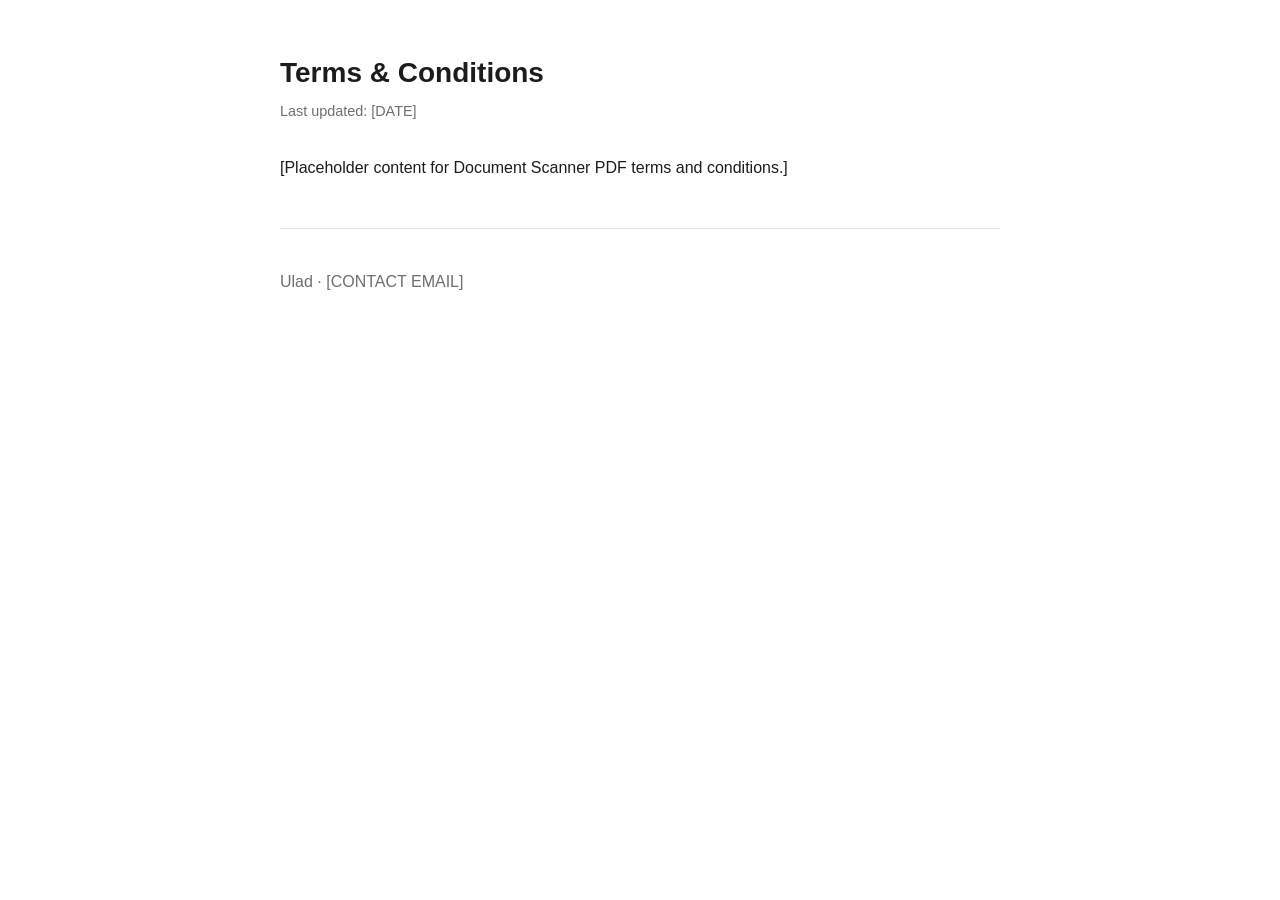
==== document-scanner/terms.html @ 28e6c0f3 "Scaffold legal pages site structure Plain HTML/CSS skeleton for App Store privacy/terms pages across" ====
<!DOCTYPE html>
<html lang="en">
<head>
  <meta charset="UTF-8">
  <meta name="viewport" content="width=device-width, initial-scale=1.0">
  <title>Terms & Conditions — [APP NAME]</title>
  <link rel="stylesheet" href="../style.css">
</head>
<body>
  <main>
    <h1>Terms &amp; Conditions</h1>
    <p class="updated">Last updated: [DATE]</p>

    <p>[Placeholder content for Document Scanner PDF terms and conditions.]</p>

    <footer>
      <p>Ulad &middot; [CONTACT EMAIL]</p>
    </footer>
  </main>
</body>
</html>
---- style.css ----
:root {
  color-scheme: light dark;
}

* {
  box-sizing: border-box;
}

body {
  margin: 0;
  padding: 2rem 1.25rem 3rem;
  font-family: -apple-system, BlinkMacSystemFont, "Segoe UI", Roboto, Helvetica, Arial, sans-serif;
  line-height: 1.6;
  color: #1c1c1e;
  background: #fff;
}

main {
  max-width: 720px;
  margin: 0 auto;
}

h1 {
  font-size: 1.75rem;
  margin-bottom: 0.25rem;
}

h2 {
  font-size: 1.25rem;
  margin-top: 2rem;
}

.updated {
  color: #6e6e73;
  font-size: 0.9rem;
  margin-top: 0;
  margin-bottom: 2rem;
}

p, li {
  font-size: 1rem;
}

ul, ol {
  padding-left: 1.25rem;
}

a {
  color: #0066cc;
  text-decoration: underline;
}

footer {
  margin-top: 3rem;
  padding-top: 1.5rem;
  border-top: 1px solid #e0e0e0;
  color: #6e6e73;
  font-size: 0.85rem;
}

@media (prefers-color-scheme: dark) {
  body {
    background: #000;
    color: #f2f2f7;
  }

  footer {
    border-top-color: #2c2c2e;
  }

  .updated, footer {
    color: #8e8e93;
  }

  a {
    color: #4da3ff;
  }
}
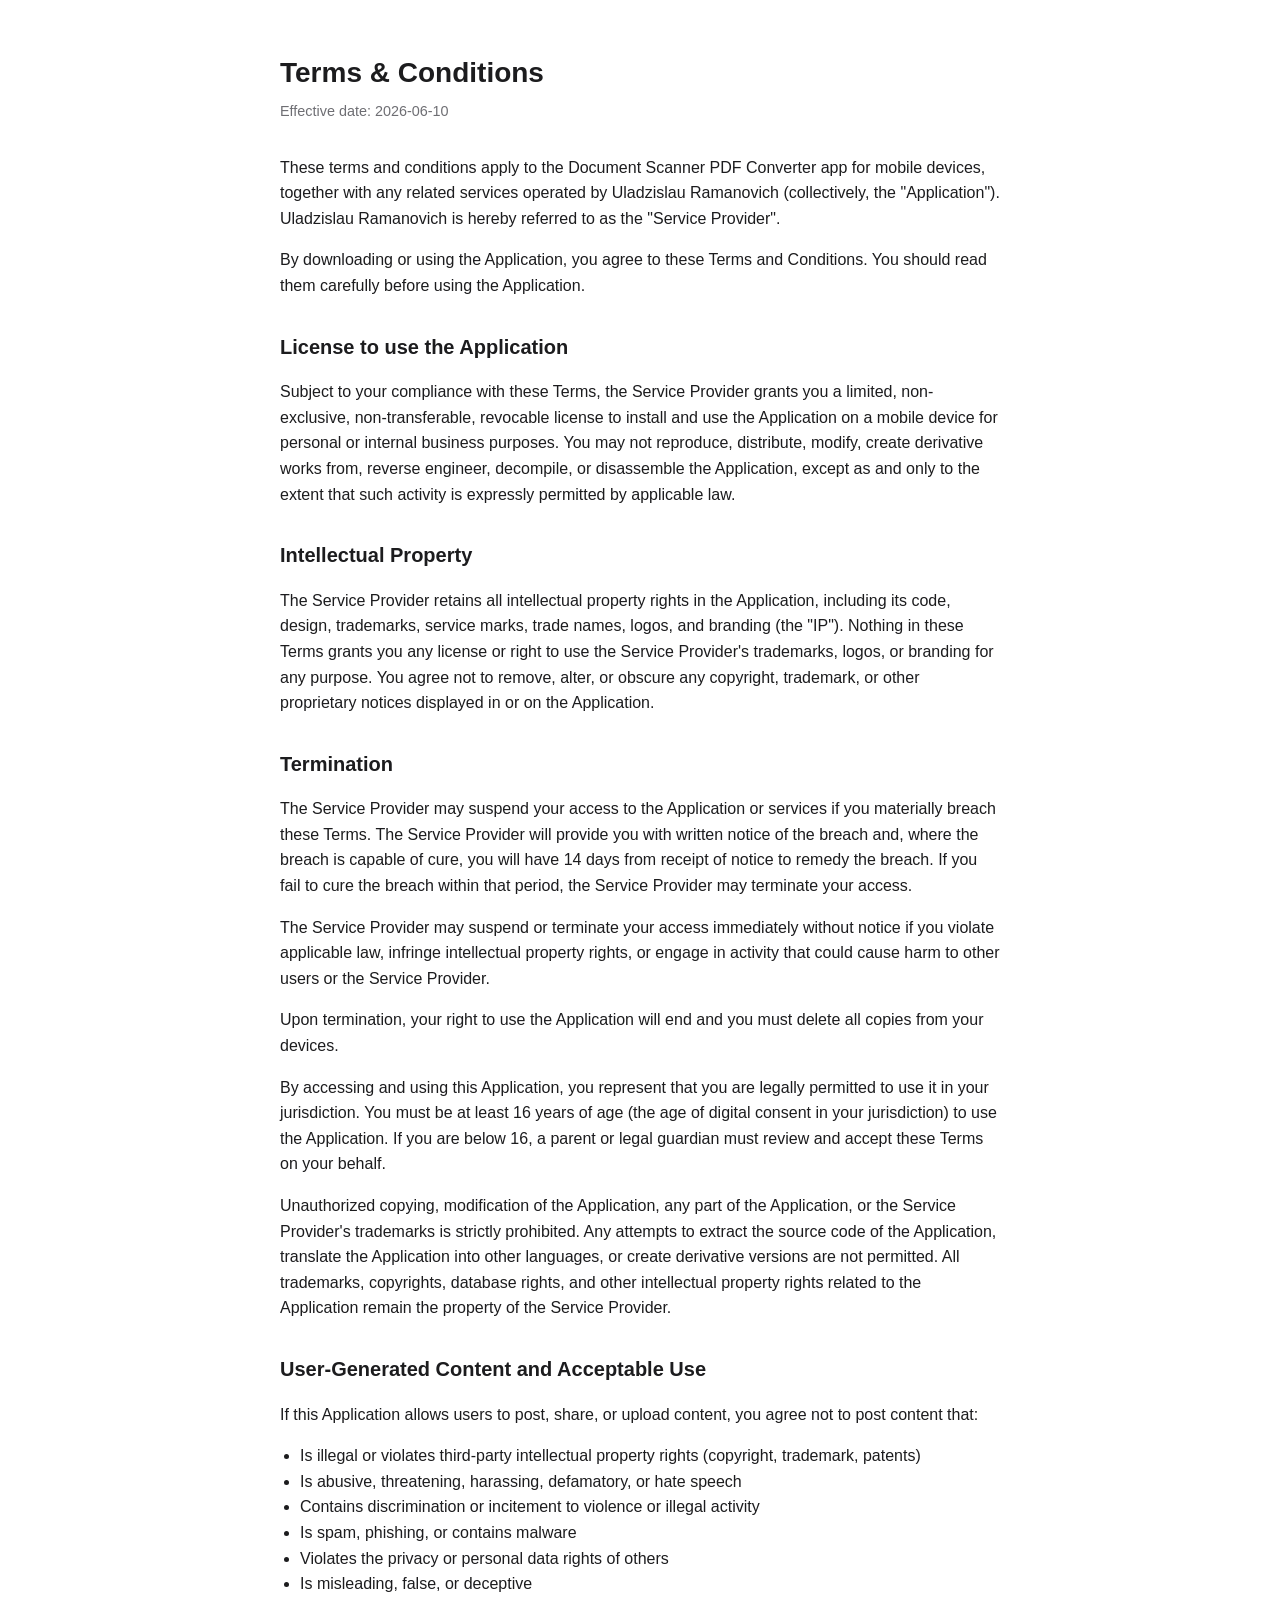
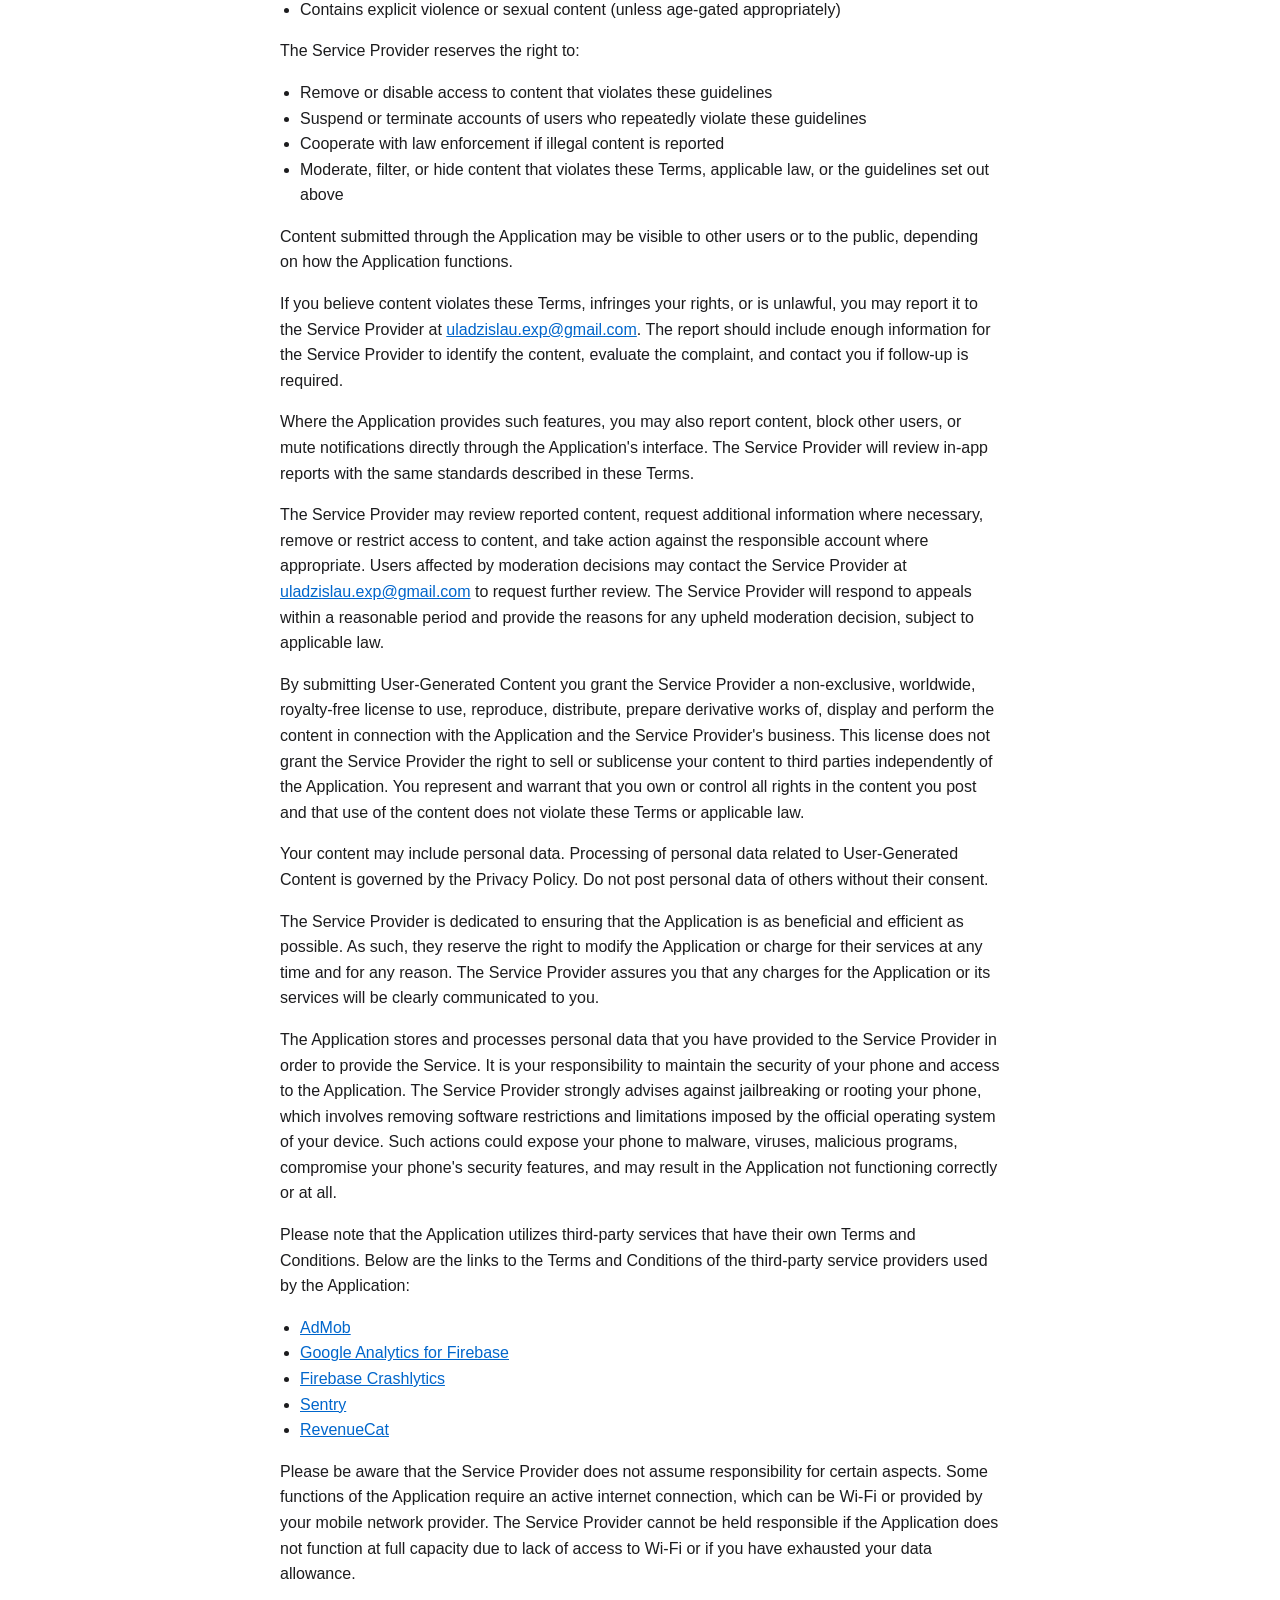
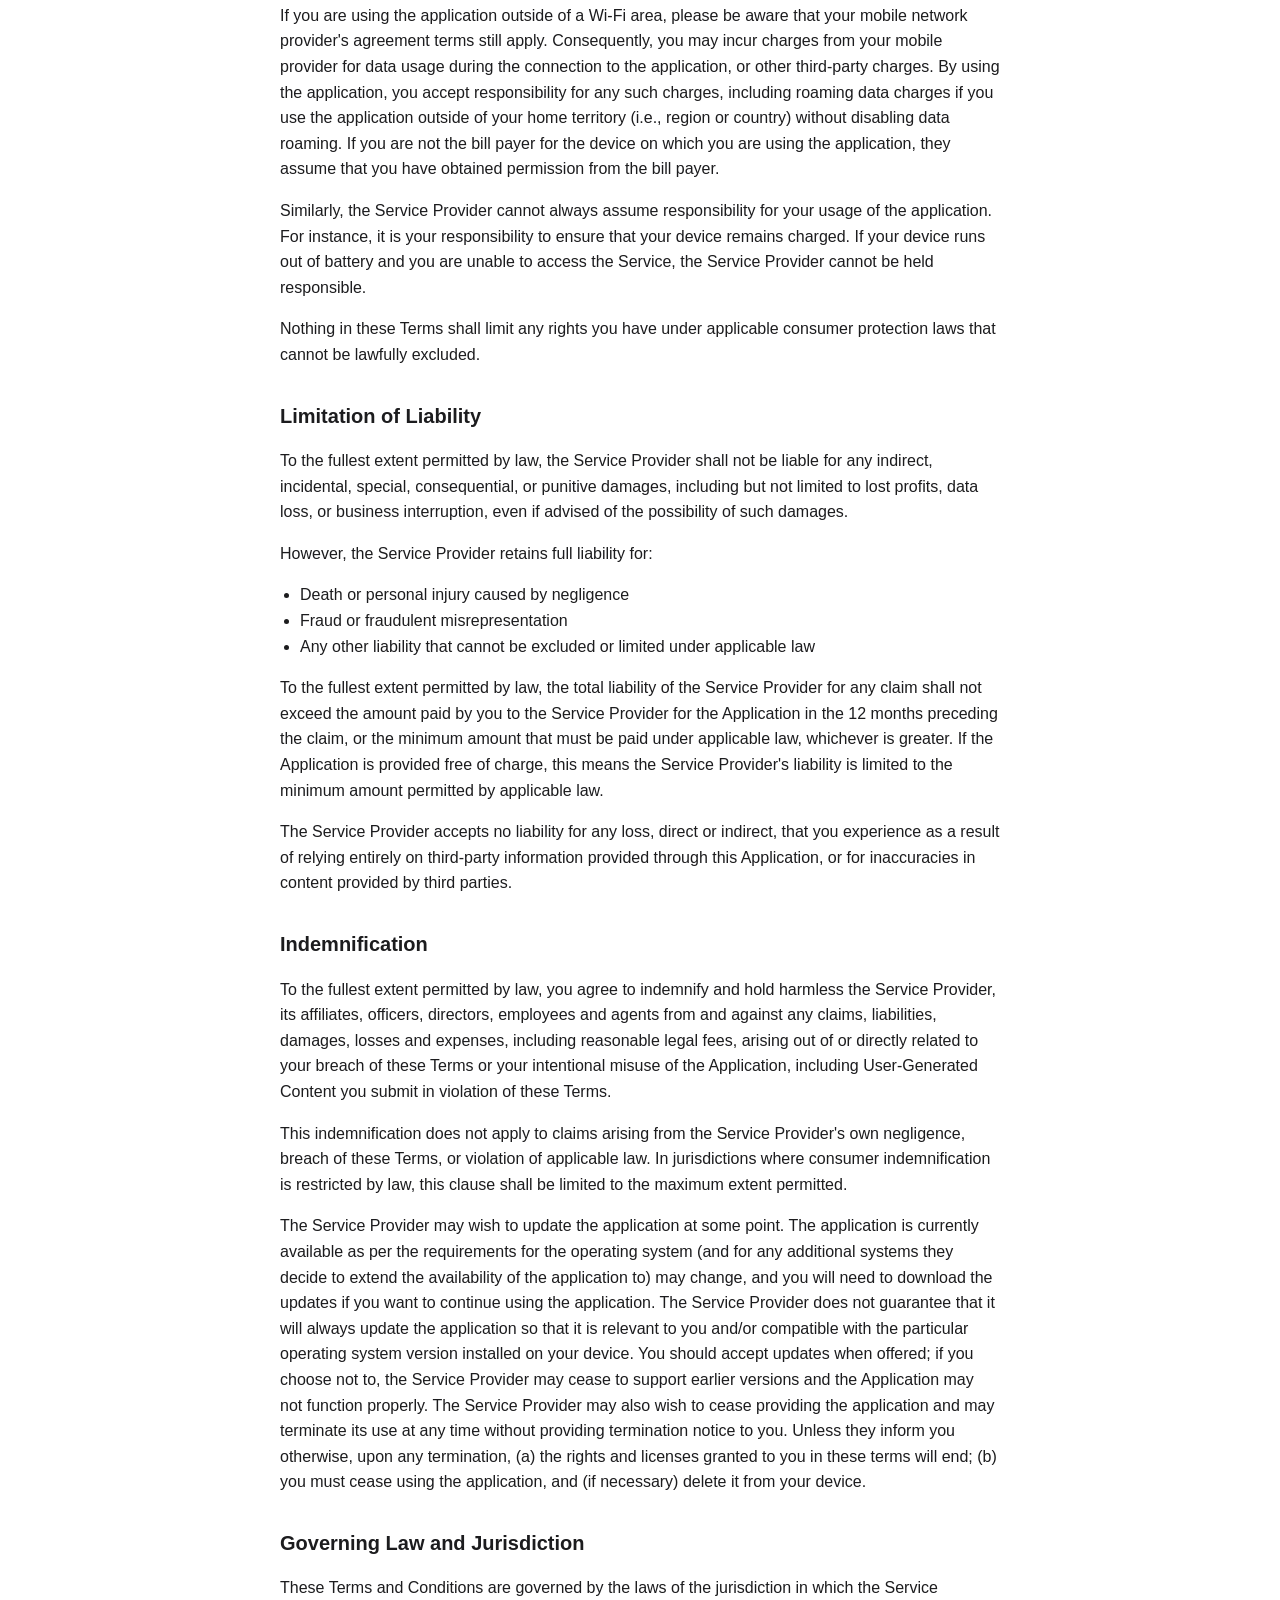
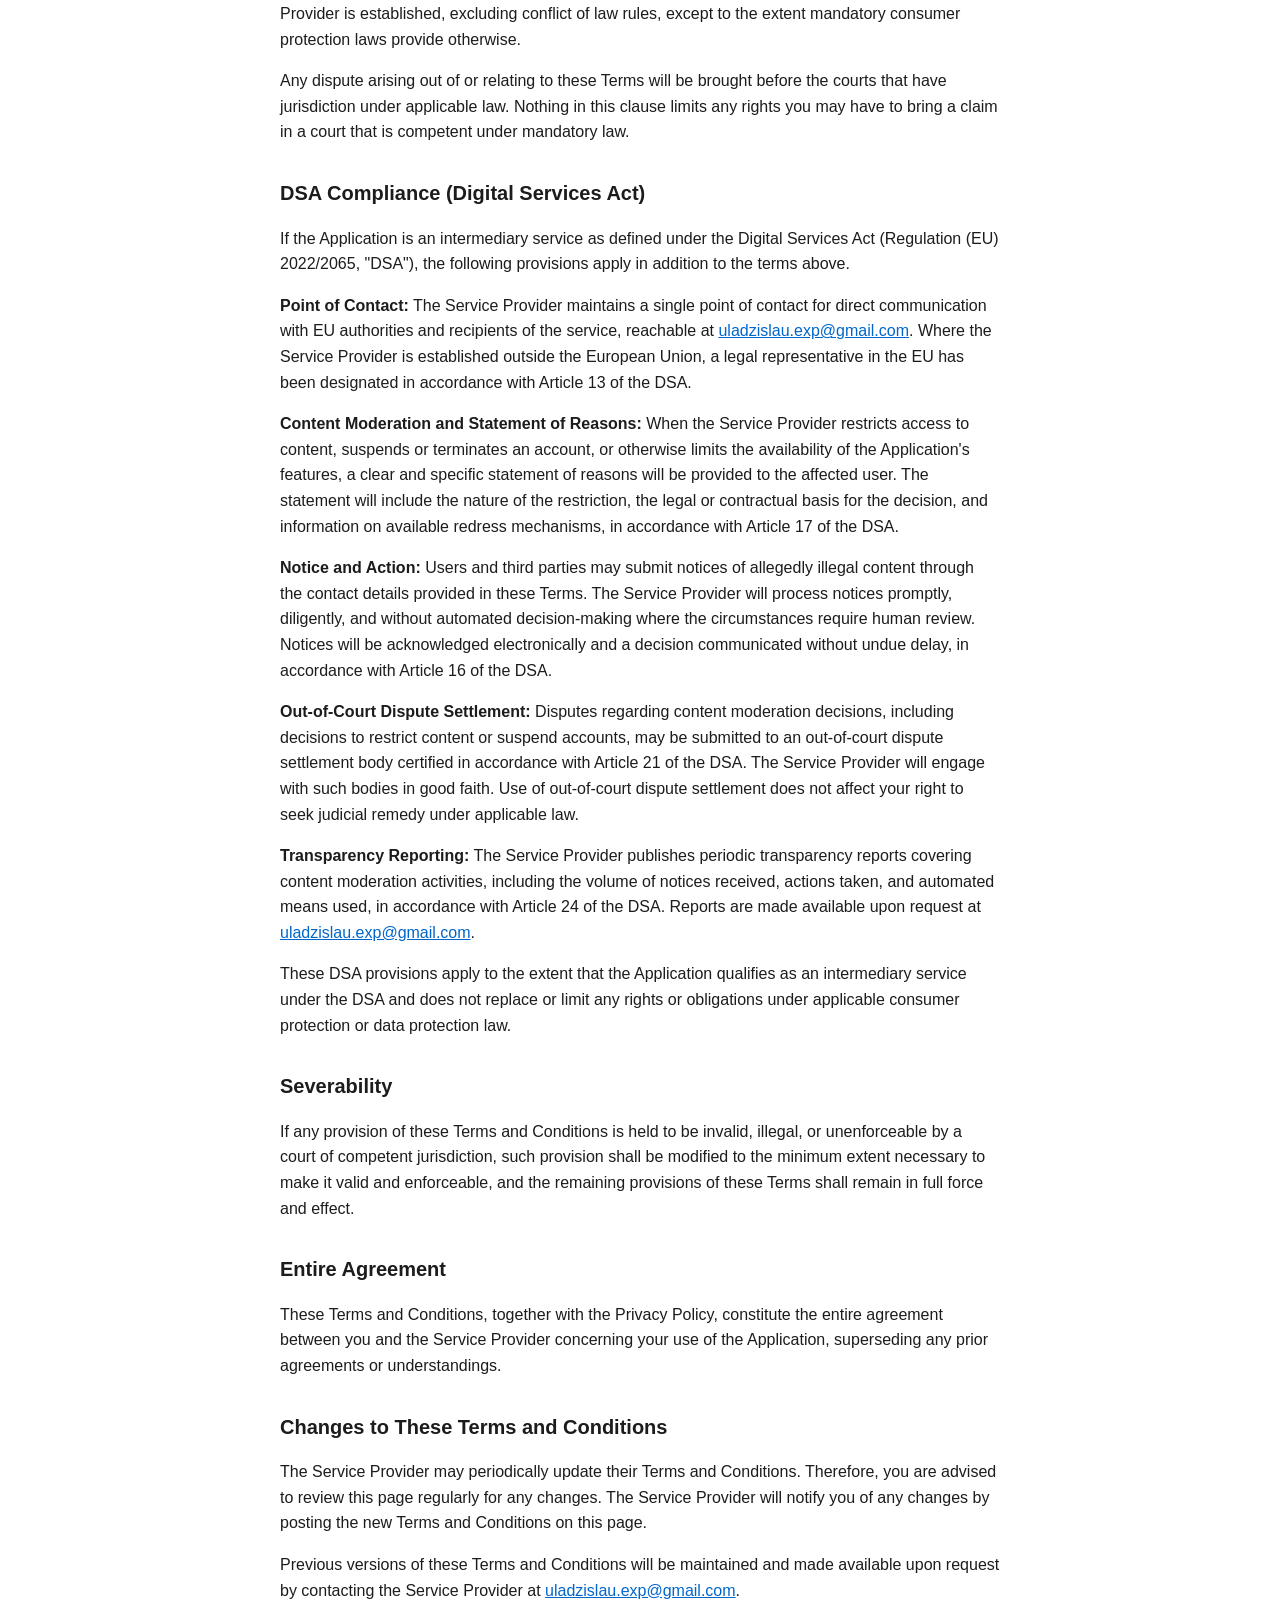
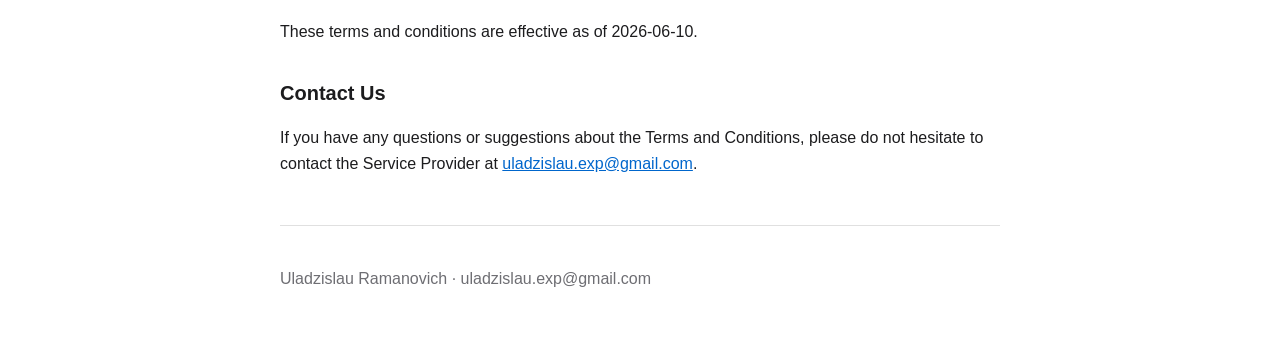
==== commit b638027d: "Fill in privacy policy and terms for Stop the Stranger, QR Code, and Document Scanner Content source" ====
--- a/document-scanner/terms.html
+++ b/document-scanner/terms.html
@@ -3,18 +3,114 @@
 <head>
   <meta charset="UTF-8">
   <meta name="viewport" content="width=device-width, initial-scale=1.0">
-  <title>Terms & Conditions — [APP NAME]</title>
+  <title>Terms &amp; Conditions — Document Scanner PDF</title>
   <link rel="stylesheet" href="../style.css">
 </head>
 <body>
   <main>
     <h1>Terms &amp; Conditions</h1>
-    <p class="updated">Last updated: [DATE]</p>
+    <p class="updated">Effective date: 2026-06-10</p>
 
-    <p>[Placeholder content for Document Scanner PDF terms and conditions.]</p>
+    <p>These terms and conditions apply to the Document Scanner PDF Converter app for mobile devices, together with any related services operated by Uladzislau Ramanovich (collectively, the "Application"). Uladzislau Ramanovich is hereby referred to as the "Service Provider".</p>
+    <p>By downloading or using the Application, you agree to these Terms and Conditions. You should read them carefully before using the Application.</p>
+
+    <h2>License to use the Application</h2>
+    <p>Subject to your compliance with these Terms, the Service Provider grants you a limited, non-exclusive, non-transferable, revocable license to install and use the Application on a mobile device for personal or internal business purposes. You may not reproduce, distribute, modify, create derivative works from, reverse engineer, decompile, or disassemble the Application, except as and only to the extent that such activity is expressly permitted by applicable law.</p>
+
+    <h2>Intellectual Property</h2>
+    <p>The Service Provider retains all intellectual property rights in the Application, including its code, design, trademarks, service marks, trade names, logos, and branding (the "IP"). Nothing in these Terms grants you any license or right to use the Service Provider's trademarks, logos, or branding for any purpose. You agree not to remove, alter, or obscure any copyright, trademark, or other proprietary notices displayed in or on the Application.</p>
+
+    <h2>Termination</h2>
+    <p>The Service Provider may suspend your access to the Application or services if you materially breach these Terms. The Service Provider will provide you with written notice of the breach and, where the breach is capable of cure, you will have 14 days from receipt of notice to remedy the breach. If you fail to cure the breach within that period, the Service Provider may terminate your access.</p>
+    <p>The Service Provider may suspend or terminate your access immediately without notice if you violate applicable law, infringe intellectual property rights, or engage in activity that could cause harm to other users or the Service Provider.</p>
+    <p>Upon termination, your right to use the Application will end and you must delete all copies from your devices.</p>
+    <p>By accessing and using this Application, you represent that you are legally permitted to use it in your jurisdiction. You must be at least 16 years of age (the age of digital consent in your jurisdiction) to use the Application. If you are below 16, a parent or legal guardian must review and accept these Terms on your behalf.</p>
+    <p>Unauthorized copying, modification of the Application, any part of the Application, or the Service Provider's trademarks is strictly prohibited. Any attempts to extract the source code of the Application, translate the Application into other languages, or create derivative versions are not permitted. All trademarks, copyrights, database rights, and other intellectual property rights related to the Application remain the property of the Service Provider.</p>
+
+    <h2>User-Generated Content and Acceptable Use</h2>
+    <p>If this Application allows users to post, share, or upload content, you agree not to post content that:</p>
+    <ul>
+      <li>Is illegal or violates third-party intellectual property rights (copyright, trademark, patents)</li>
+      <li>Is abusive, threatening, harassing, defamatory, or hate speech</li>
+      <li>Contains discrimination or incitement to violence or illegal activity</li>
+      <li>Is spam, phishing, or contains malware</li>
+      <li>Violates the privacy or personal data rights of others</li>
+      <li>Is misleading, false, or deceptive</li>
+      <li>Contains explicit violence or sexual content (unless age-gated appropriately)</li>
+    </ul>
+    <p>The Service Provider reserves the right to:</p>
+    <ul>
+      <li>Remove or disable access to content that violates these guidelines</li>
+      <li>Suspend or terminate accounts of users who repeatedly violate these guidelines</li>
+      <li>Cooperate with law enforcement if illegal content is reported</li>
+      <li>Moderate, filter, or hide content that violates these Terms, applicable law, or the guidelines set out above</li>
+    </ul>
+    <p>Content submitted through the Application may be visible to other users or to the public, depending on how the Application functions.</p>
+    <p>If you believe content violates these Terms, infringes your rights, or is unlawful, you may report it to the Service Provider at <a href="mailto:uladzislau.exp@gmail.com">uladzislau.exp@gmail.com</a>. The report should include enough information for the Service Provider to identify the content, evaluate the complaint, and contact you if follow-up is required.</p>
+    <p>Where the Application provides such features, you may also report content, block other users, or mute notifications directly through the Application's interface. The Service Provider will review in-app reports with the same standards described in these Terms.</p>
+    <p>The Service Provider may review reported content, request additional information where necessary, remove or restrict access to content, and take action against the responsible account where appropriate. Users affected by moderation decisions may contact the Service Provider at <a href="mailto:uladzislau.exp@gmail.com">uladzislau.exp@gmail.com</a> to request further review. The Service Provider will respond to appeals within a reasonable period and provide the reasons for any upheld moderation decision, subject to applicable law.</p>
+    <p>By submitting User-Generated Content you grant the Service Provider a non-exclusive, worldwide, royalty-free license to use, reproduce, distribute, prepare derivative works of, display and perform the content in connection with the Application and the Service Provider's business. This license does not grant the Service Provider the right to sell or sublicense your content to third parties independently of the Application. You represent and warrant that you own or control all rights in the content you post and that use of the content does not violate these Terms or applicable law.</p>
+    <p>Your content may include personal data. Processing of personal data related to User-Generated Content is governed by the Privacy Policy. Do not post personal data of others without their consent.</p>
+    <p>The Service Provider is dedicated to ensuring that the Application is as beneficial and efficient as possible. As such, they reserve the right to modify the Application or charge for their services at any time and for any reason. The Service Provider assures you that any charges for the Application or its services will be clearly communicated to you.</p>
+    <p>The Application stores and processes personal data that you have provided to the Service Provider in order to provide the Service. It is your responsibility to maintain the security of your phone and access to the Application. The Service Provider strongly advises against jailbreaking or rooting your phone, which involves removing software restrictions and limitations imposed by the official operating system of your device. Such actions could expose your phone to malware, viruses, malicious programs, compromise your phone's security features, and may result in the Application not functioning correctly or at all.</p>
+    <p>Please note that the Application utilizes third-party services that have their own Terms and Conditions. Below are the links to the Terms and Conditions of the third-party service providers used by the Application:</p>
+    <ul>
+      <li><a href="https://developers.google.com/admob/terms">AdMob</a></li>
+      <li><a href="https://www.google.com/analytics/terms/">Google Analytics for Firebase</a></li>
+      <li><a href="https://firebase.google.com/terms/crashlytics">Firebase Crashlytics</a></li>
+      <li><a href="https://sentry.io/terms/">Sentry</a></li>
+      <li><a href="https://www.revenuecat.com/terms">RevenueCat</a></li>
+    </ul>
+    <p>Please be aware that the Service Provider does not assume responsibility for certain aspects. Some functions of the Application require an active internet connection, which can be Wi-Fi or provided by your mobile network provider. The Service Provider cannot be held responsible if the Application does not function at full capacity due to lack of access to Wi-Fi or if you have exhausted your data allowance.</p>
+    <p>If you are using the application outside of a Wi-Fi area, please be aware that your mobile network provider's agreement terms still apply. Consequently, you may incur charges from your mobile provider for data usage during the connection to the application, or other third-party charges. By using the application, you accept responsibility for any such charges, including roaming data charges if you use the application outside of your home territory (i.e., region or country) without disabling data roaming. If you are not the bill payer for the device on which you are using the application, they assume that you have obtained permission from the bill payer.</p>
+    <p>Similarly, the Service Provider cannot always assume responsibility for your usage of the application. For instance, it is your responsibility to ensure that your device remains charged. If your device runs out of battery and you are unable to access the Service, the Service Provider cannot be held responsible.</p>
+    <p>Nothing in these Terms shall limit any rights you have under applicable consumer protection laws that cannot be lawfully excluded.</p>
+
+    <h2>Limitation of Liability</h2>
+    <p>To the fullest extent permitted by law, the Service Provider shall not be liable for any indirect, incidental, special, consequential, or punitive damages, including but not limited to lost profits, data loss, or business interruption, even if advised of the possibility of such damages.</p>
+    <p>However, the Service Provider retains full liability for:</p>
+    <ul>
+      <li>Death or personal injury caused by negligence</li>
+      <li>Fraud or fraudulent misrepresentation</li>
+      <li>Any other liability that cannot be excluded or limited under applicable law</li>
+    </ul>
+    <p>To the fullest extent permitted by law, the total liability of the Service Provider for any claim shall not exceed the amount paid by you to the Service Provider for the Application in the 12 months preceding the claim, or the minimum amount that must be paid under applicable law, whichever is greater. If the Application is provided free of charge, this means the Service Provider's liability is limited to the minimum amount permitted by applicable law.</p>
+    <p>The Service Provider accepts no liability for any loss, direct or indirect, that you experience as a result of relying entirely on third-party information provided through this Application, or for inaccuracies in content provided by third parties.</p>
+
+    <h2>Indemnification</h2>
+    <p>To the fullest extent permitted by law, you agree to indemnify and hold harmless the Service Provider, its affiliates, officers, directors, employees and agents from and against any claims, liabilities, damages, losses and expenses, including reasonable legal fees, arising out of or directly related to your breach of these Terms or your intentional misuse of the Application, including User-Generated Content you submit in violation of these Terms.</p>
+    <p>This indemnification does not apply to claims arising from the Service Provider's own negligence, breach of these Terms, or violation of applicable law. In jurisdictions where consumer indemnification is restricted by law, this clause shall be limited to the maximum extent permitted.</p>
+    <p>The Service Provider may wish to update the application at some point. The application is currently available as per the requirements for the operating system (and for any additional systems they decide to extend the availability of the application to) may change, and you will need to download the updates if you want to continue using the application. The Service Provider does not guarantee that it will always update the application so that it is relevant to you and/or compatible with the particular operating system version installed on your device. You should accept updates when offered; if you choose not to, the Service Provider may cease to support earlier versions and the Application may not function properly. The Service Provider may also wish to cease providing the application and may terminate its use at any time without providing termination notice to you. Unless they inform you otherwise, upon any termination, (a) the rights and licenses granted to you in these terms will end; (b) you must cease using the application, and (if necessary) delete it from your device.</p>
+
+    <h2>Governing Law and Jurisdiction</h2>
+    <p>These Terms and Conditions are governed by the laws of the jurisdiction in which the Service Provider is established, excluding conflict of law rules, except to the extent mandatory consumer protection laws provide otherwise.</p>
+    <p>Any dispute arising out of or relating to these Terms will be brought before the courts that have jurisdiction under applicable law. Nothing in this clause limits any rights you may have to bring a claim in a court that is competent under mandatory law.</p>
+
+    <h2>DSA Compliance (Digital Services Act)</h2>
+    <p>If the Application is an intermediary service as defined under the Digital Services Act (Regulation (EU) 2022/2065, "DSA"), the following provisions apply in addition to the terms above.</p>
+    <p><strong>Point of Contact:</strong> The Service Provider maintains a single point of contact for direct communication with EU authorities and recipients of the service, reachable at <a href="mailto:uladzislau.exp@gmail.com">uladzislau.exp@gmail.com</a>. Where the Service Provider is established outside the European Union, a legal representative in the EU has been designated in accordance with Article 13 of the DSA.</p>
+    <p><strong>Content Moderation and Statement of Reasons:</strong> When the Service Provider restricts access to content, suspends or terminates an account, or otherwise limits the availability of the Application's features, a clear and specific statement of reasons will be provided to the affected user. The statement will include the nature of the restriction, the legal or contractual basis for the decision, and information on available redress mechanisms, in accordance with Article 17 of the DSA.</p>
+    <p><strong>Notice and Action:</strong> Users and third parties may submit notices of allegedly illegal content through the contact details provided in these Terms. The Service Provider will process notices promptly, diligently, and without automated decision-making where the circumstances require human review. Notices will be acknowledged electronically and a decision communicated without undue delay, in accordance with Article 16 of the DSA.</p>
+    <p><strong>Out-of-Court Dispute Settlement:</strong> Disputes regarding content moderation decisions, including decisions to restrict content or suspend accounts, may be submitted to an out-of-court dispute settlement body certified in accordance with Article 21 of the DSA. The Service Provider will engage with such bodies in good faith. Use of out-of-court dispute settlement does not affect your right to seek judicial remedy under applicable law.</p>
+    <p><strong>Transparency Reporting:</strong> The Service Provider publishes periodic transparency reports covering content moderation activities, including the volume of notices received, actions taken, and automated means used, in accordance with Article 24 of the DSA. Reports are made available upon request at <a href="mailto:uladzislau.exp@gmail.com">uladzislau.exp@gmail.com</a>.</p>
+    <p>These DSA provisions apply to the extent that the Application qualifies as an intermediary service under the DSA and does not replace or limit any rights or obligations under applicable consumer protection or data protection law.</p>
+
+    <h2>Severability</h2>
+    <p>If any provision of these Terms and Conditions is held to be invalid, illegal, or unenforceable by a court of competent jurisdiction, such provision shall be modified to the minimum extent necessary to make it valid and enforceable, and the remaining provisions of these Terms shall remain in full force and effect.</p>
+
+    <h2>Entire Agreement</h2>
+    <p>These Terms and Conditions, together with the Privacy Policy, constitute the entire agreement between you and the Service Provider concerning your use of the Application, superseding any prior agreements or understandings.</p>
+
+    <h2>Changes to These Terms and Conditions</h2>
+    <p>The Service Provider may periodically update their Terms and Conditions. Therefore, you are advised to review this page regularly for any changes. The Service Provider will notify you of any changes by posting the new Terms and Conditions on this page.</p>
+    <p>Previous versions of these Terms and Conditions will be maintained and made available upon request by contacting the Service Provider at <a href="mailto:uladzislau.exp@gmail.com">uladzislau.exp@gmail.com</a>.</p>
+    <p>These terms and conditions are effective as of 2026-06-10.</p>
+
+    <h2>Contact Us</h2>
+    <p>If you have any questions or suggestions about the Terms and Conditions, please do not hesitate to contact the Service Provider at <a href="mailto:uladzislau.exp@gmail.com">uladzislau.exp@gmail.com</a>.</p>
 
     <footer>
-      <p>Ulad &middot; [CONTACT EMAIL]</p>
+      <p>Uladzislau Ramanovich &middot; uladzislau.exp@gmail.com</p>
     </footer>
   </main>
 </body>
